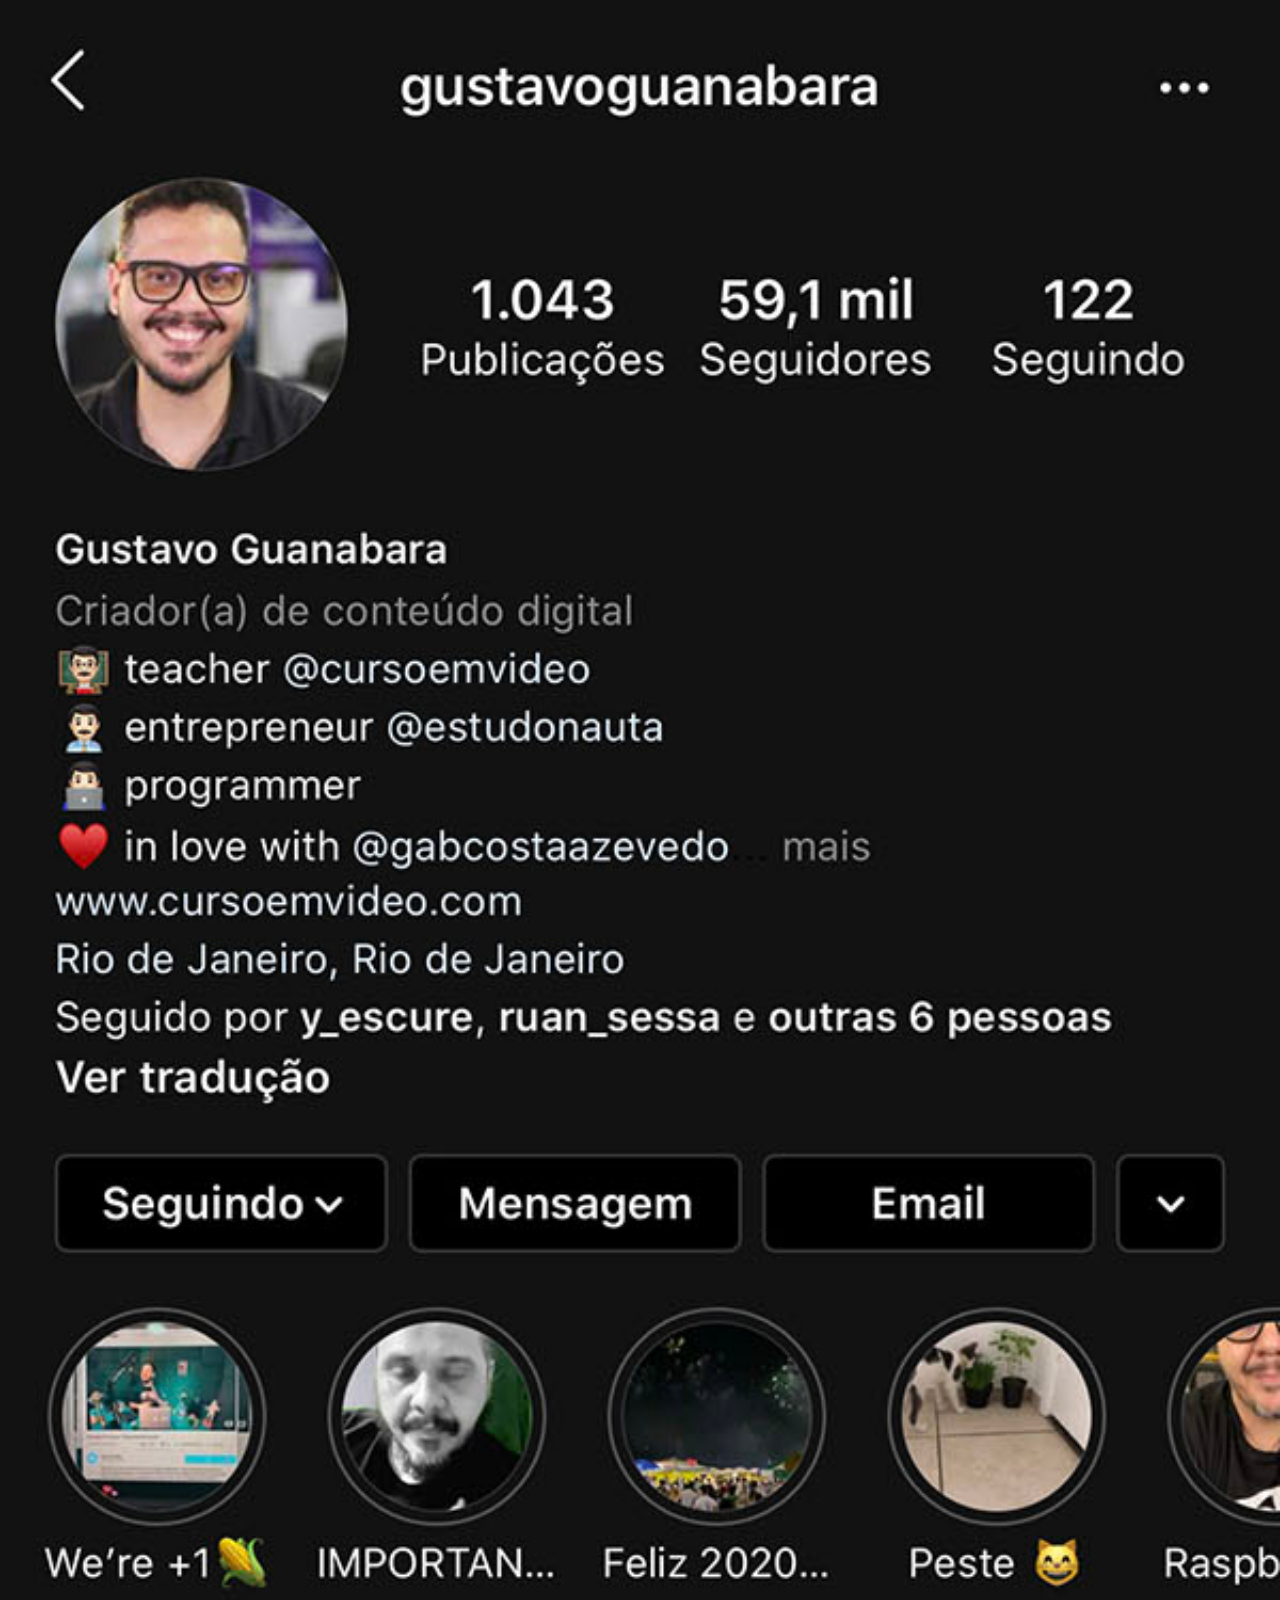
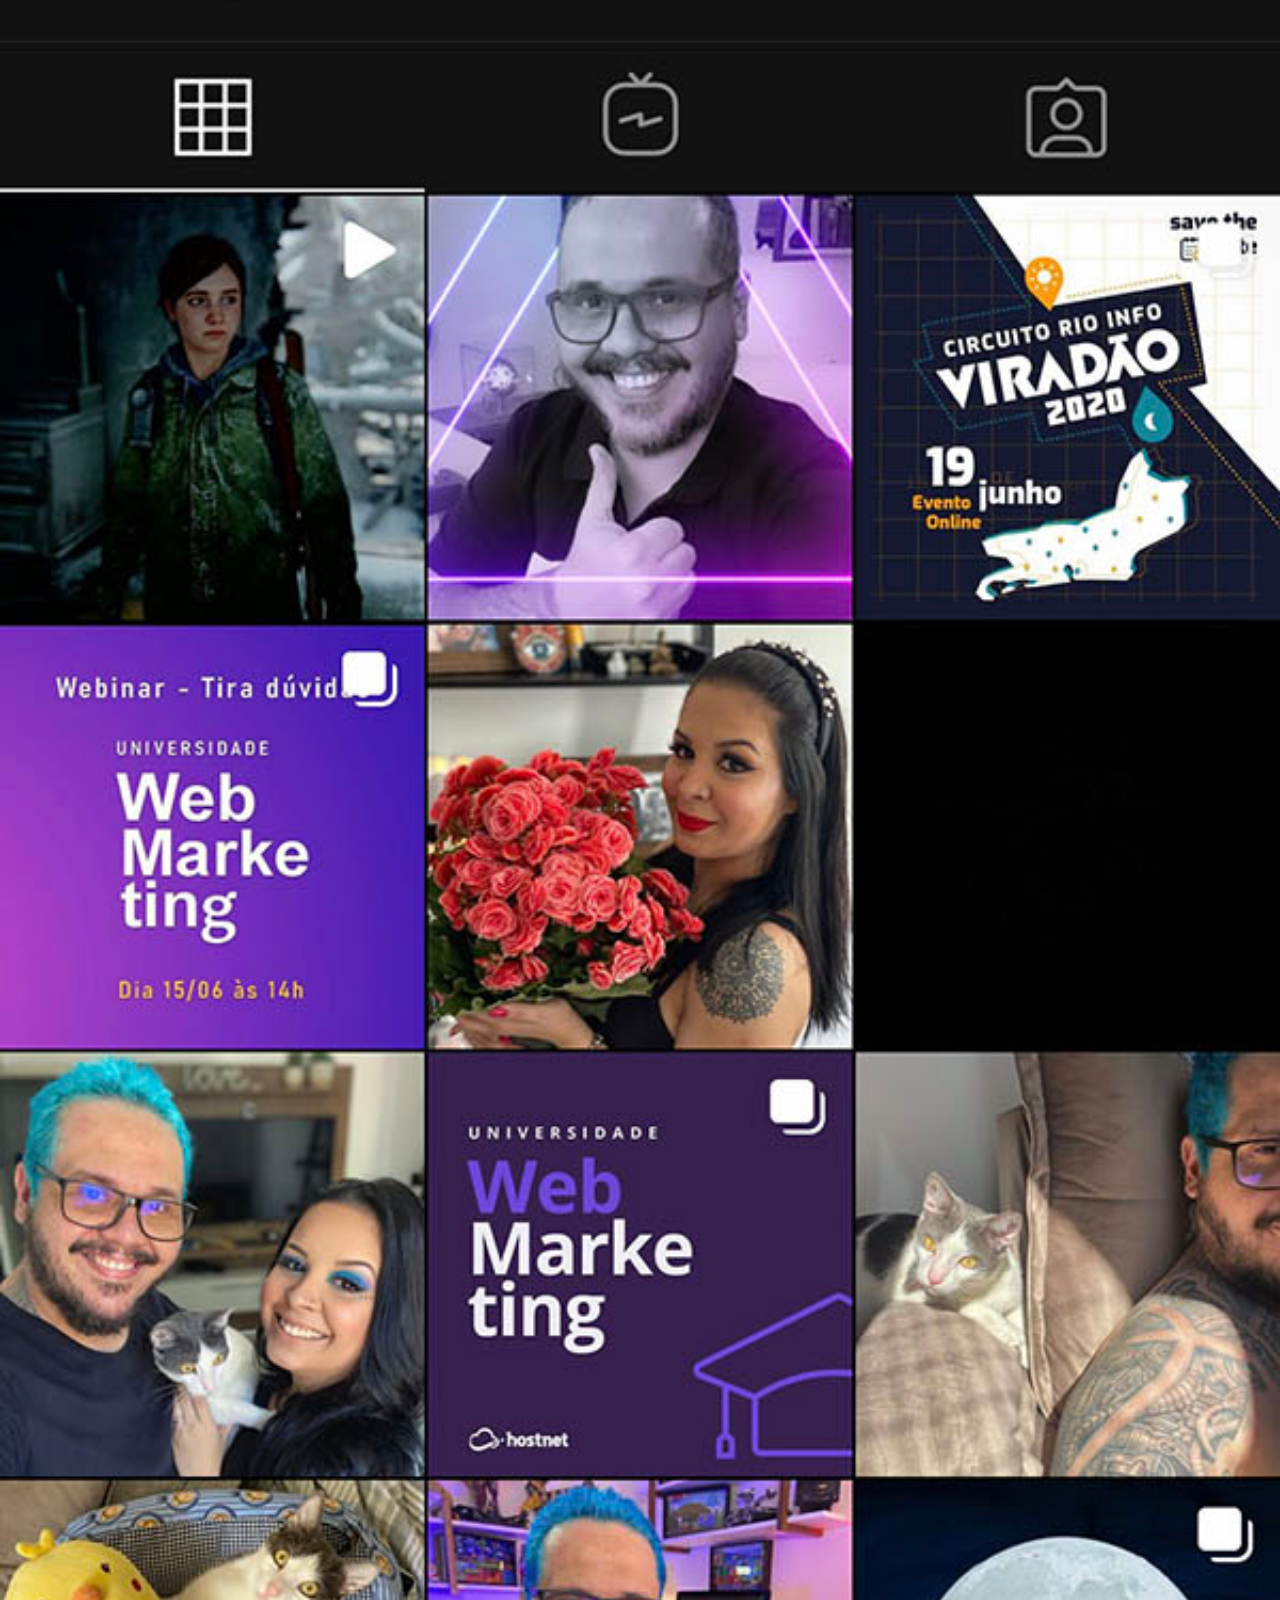
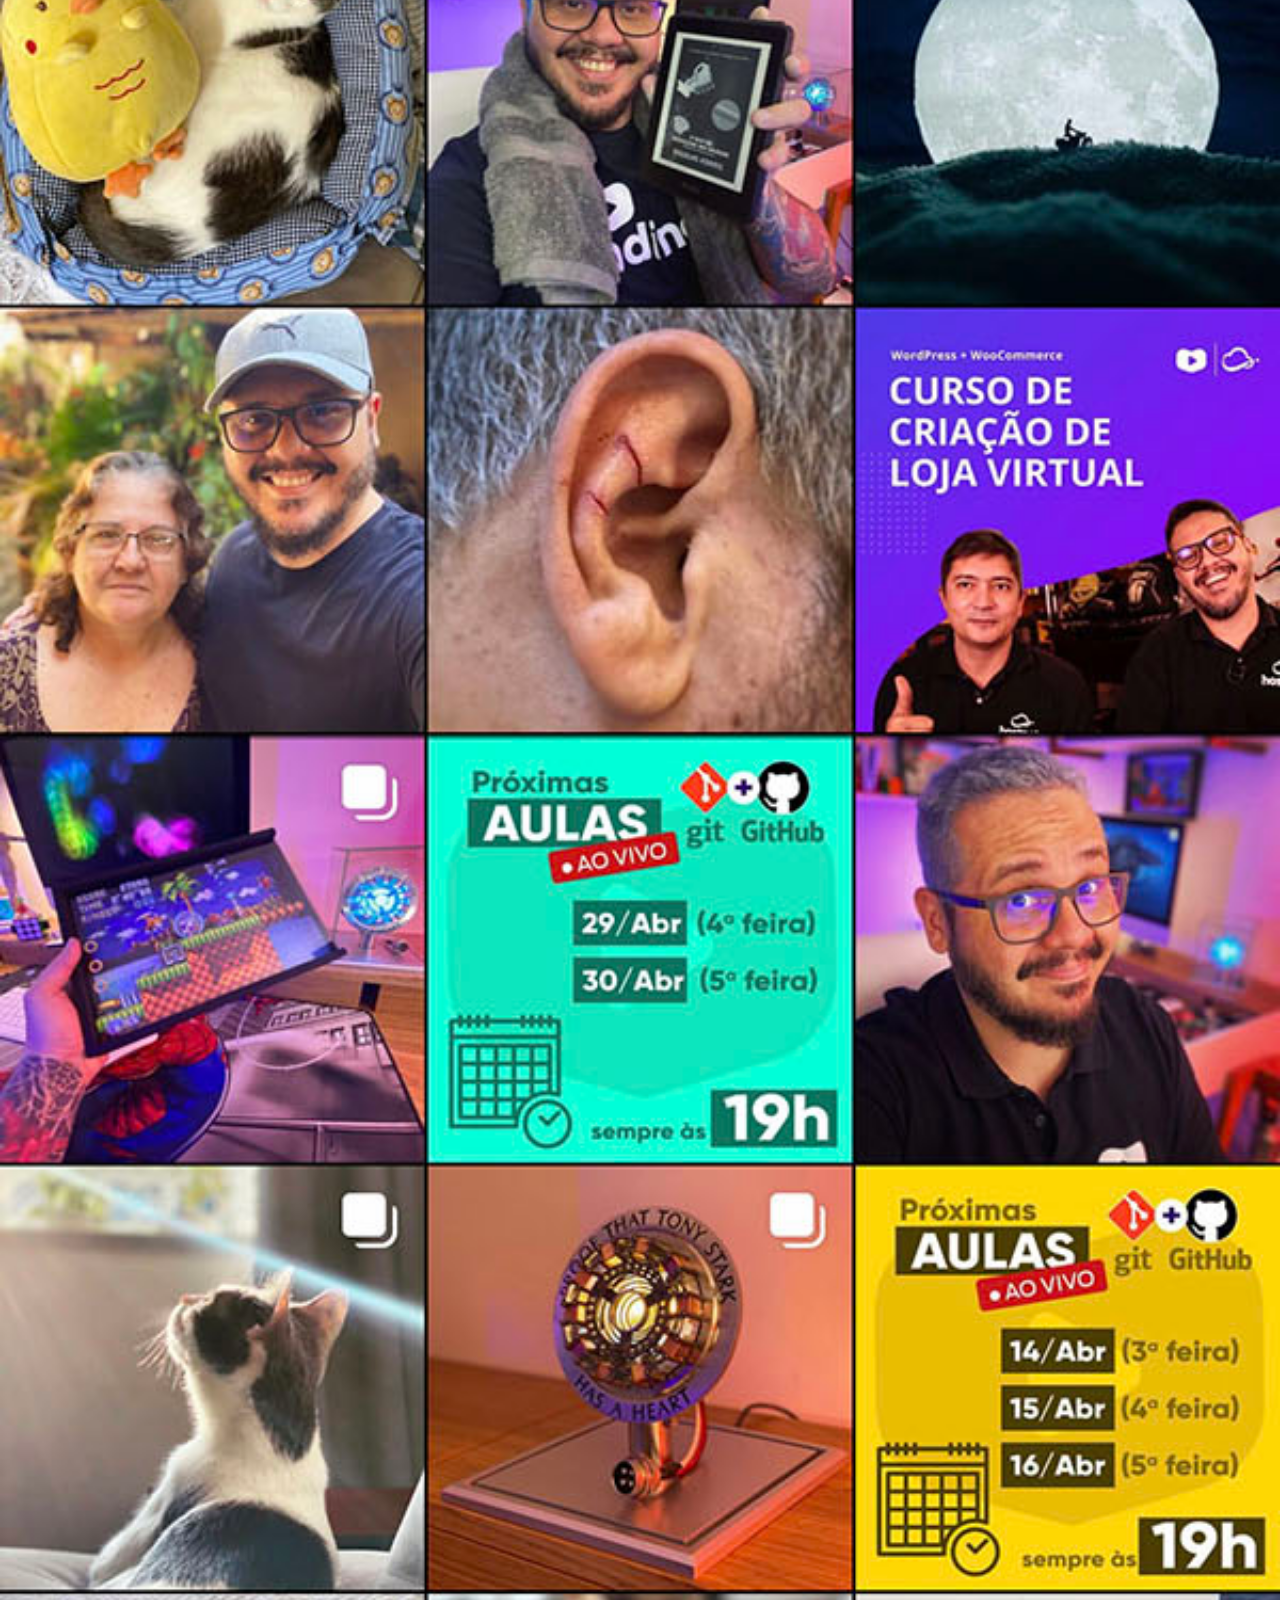
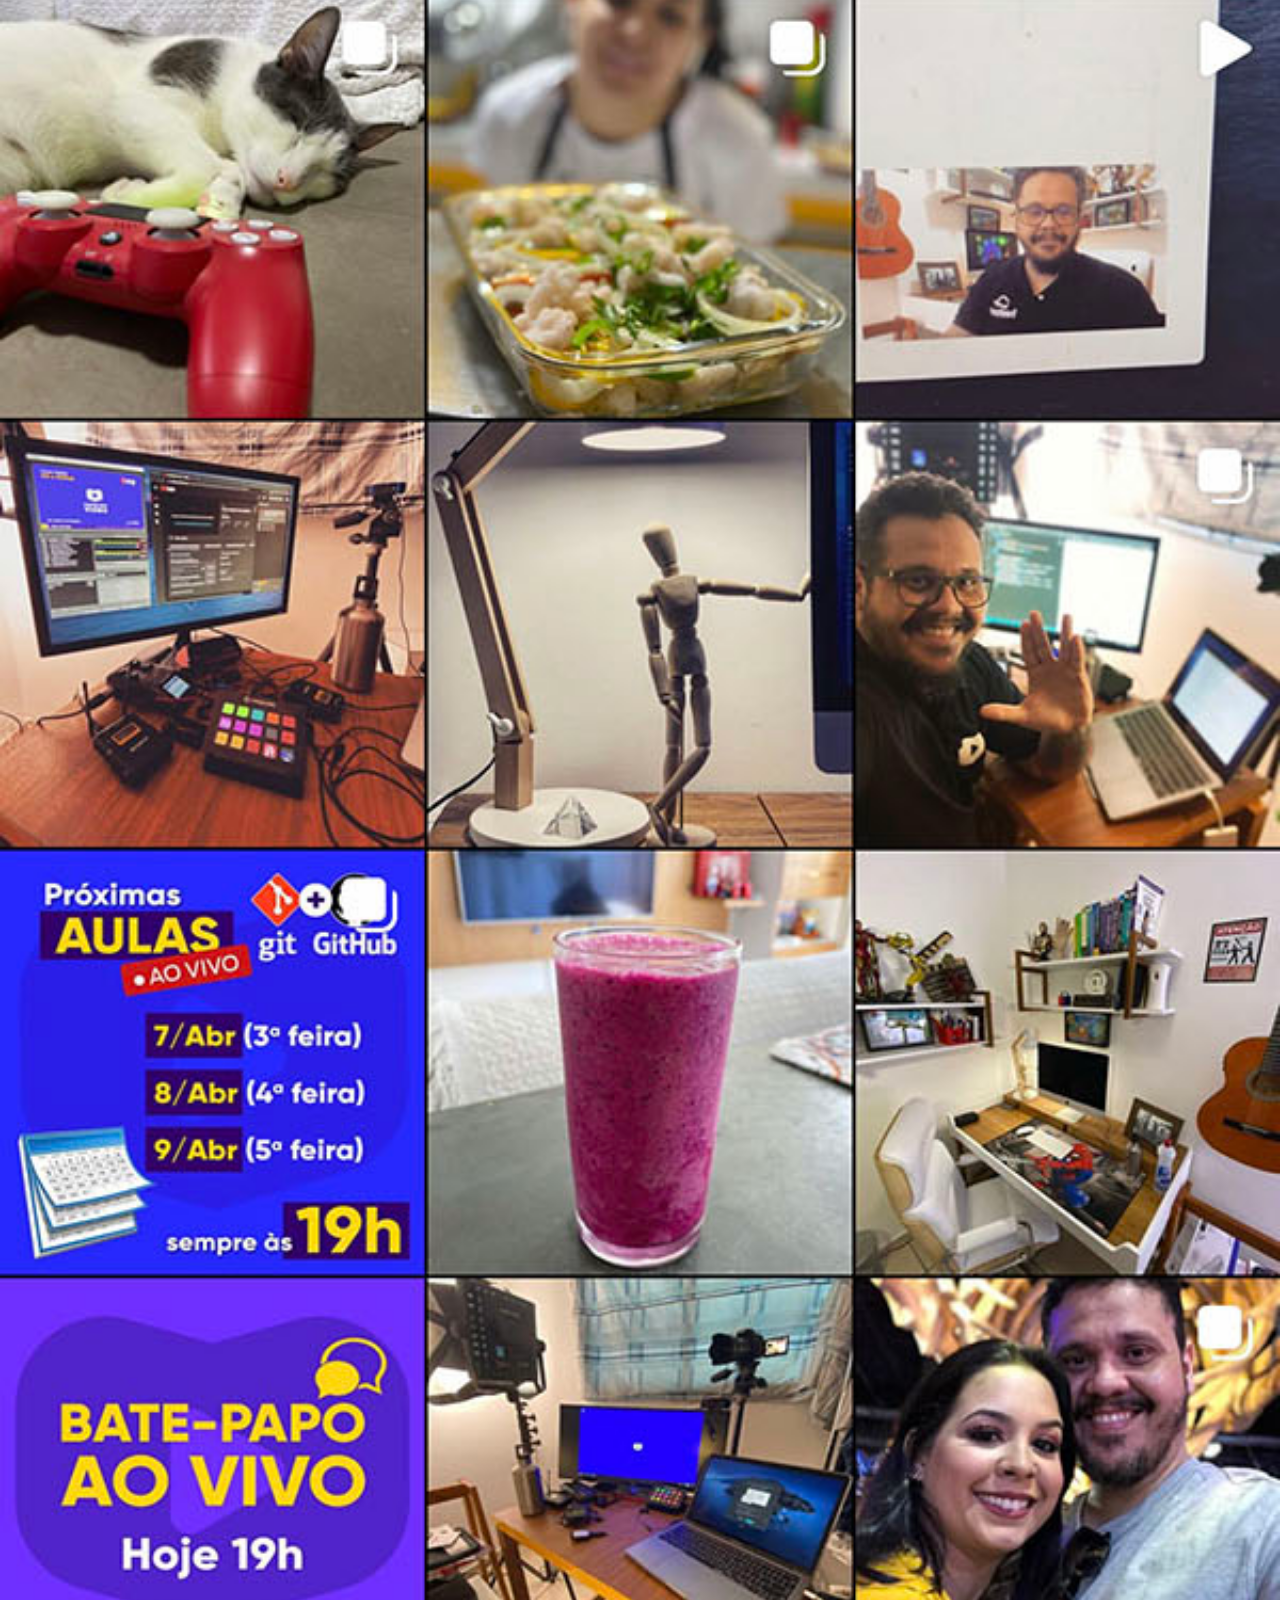
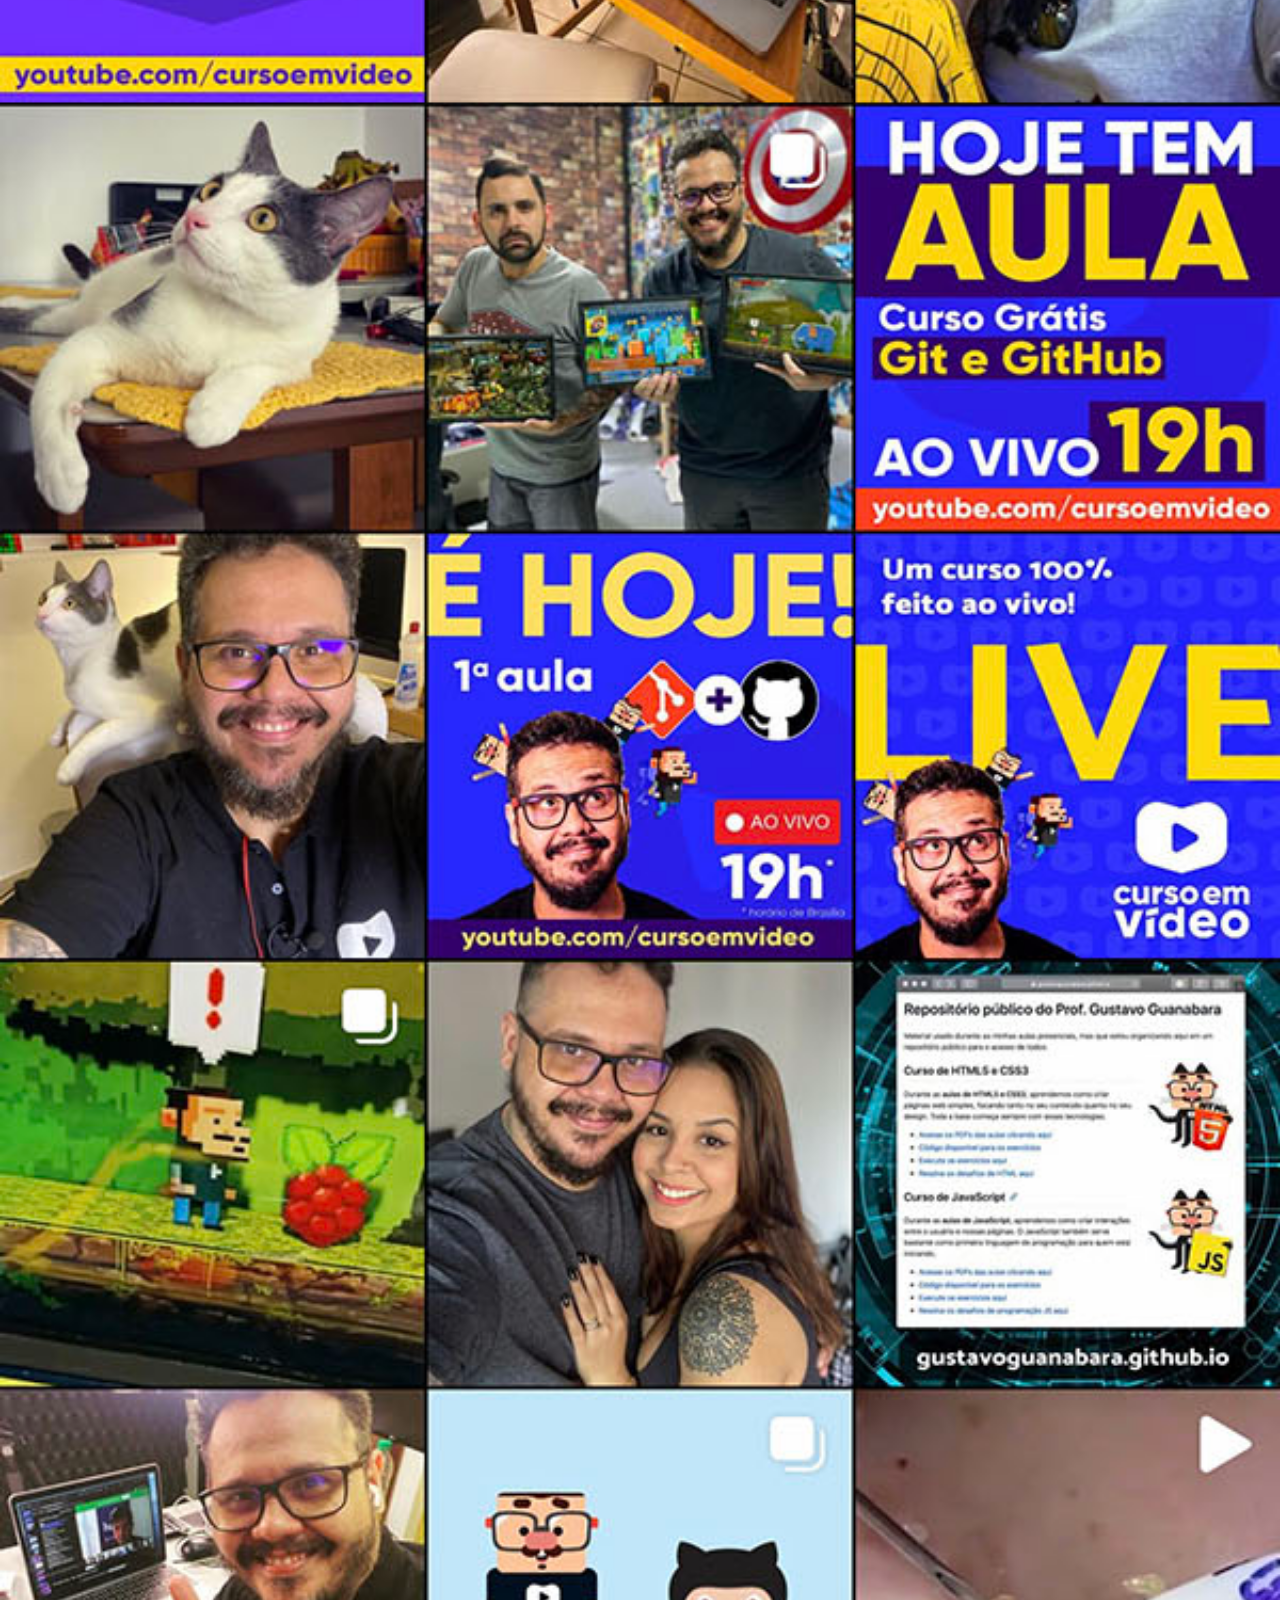
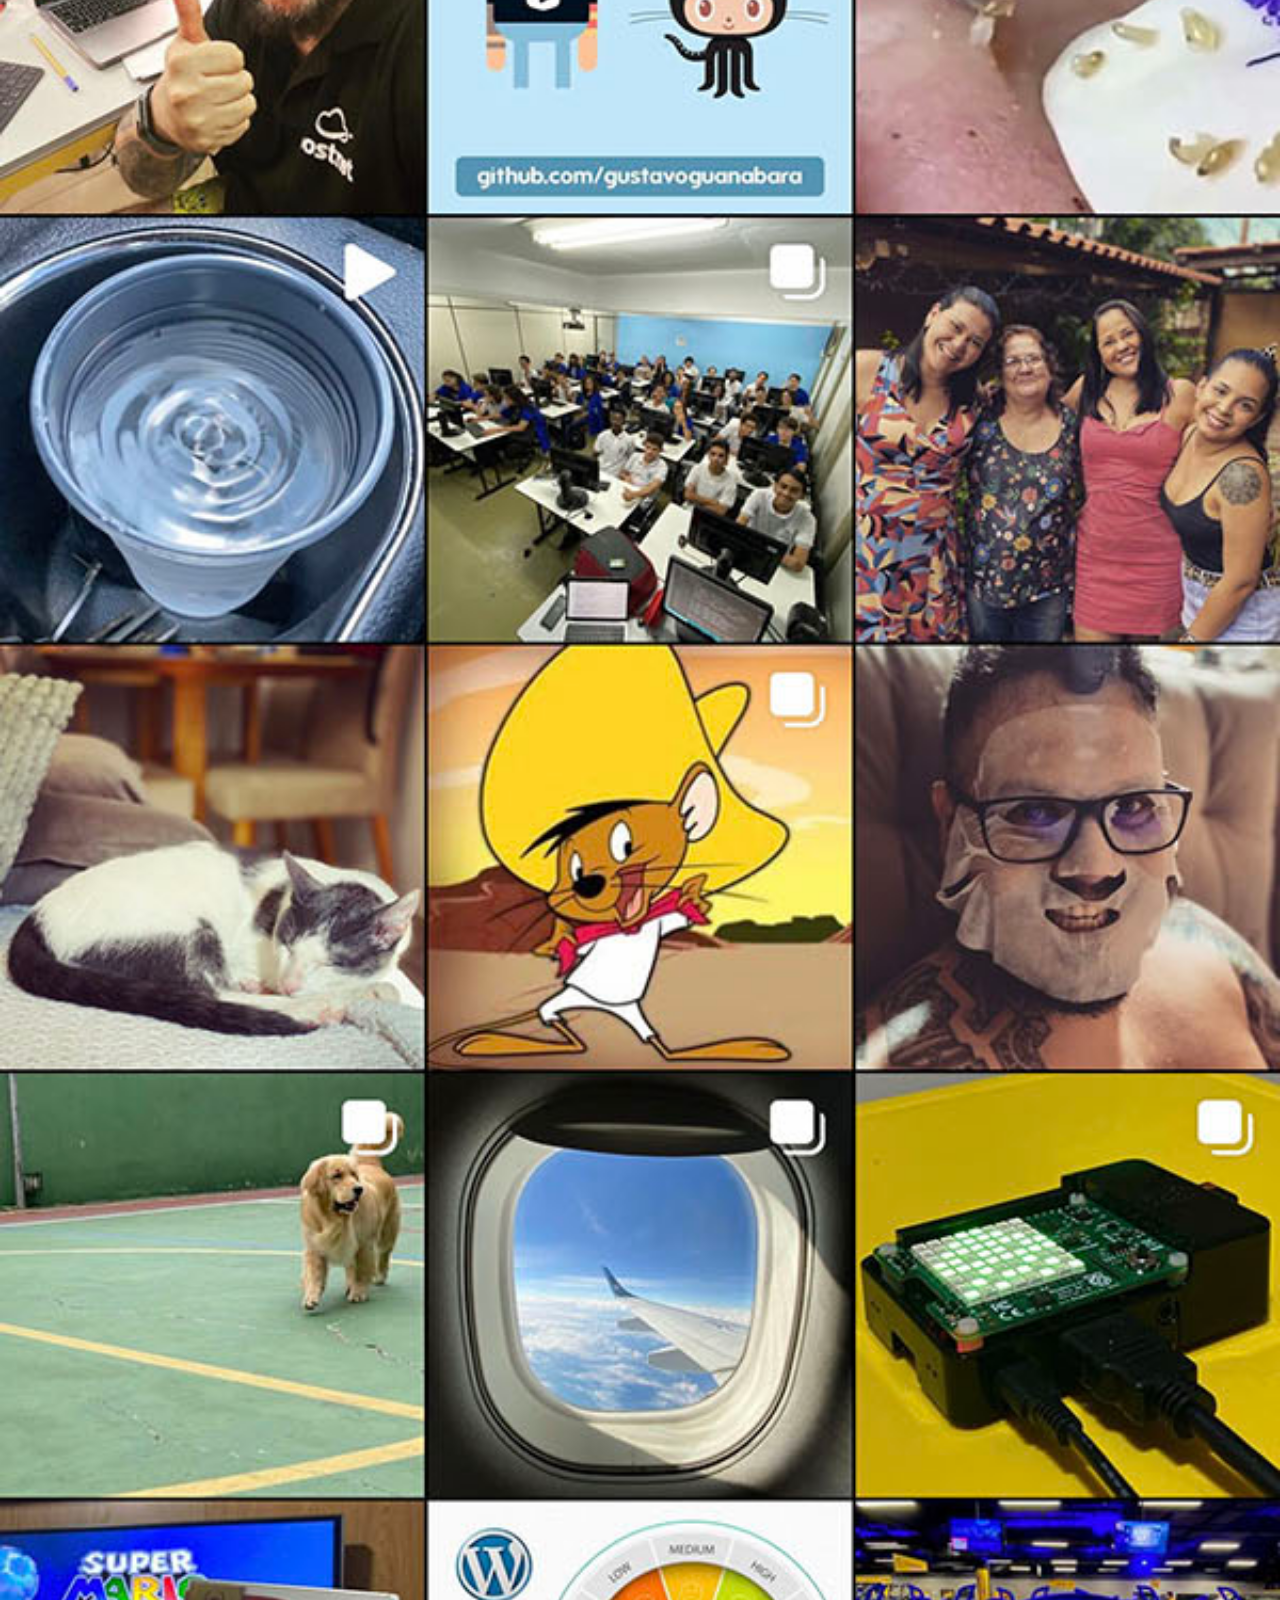
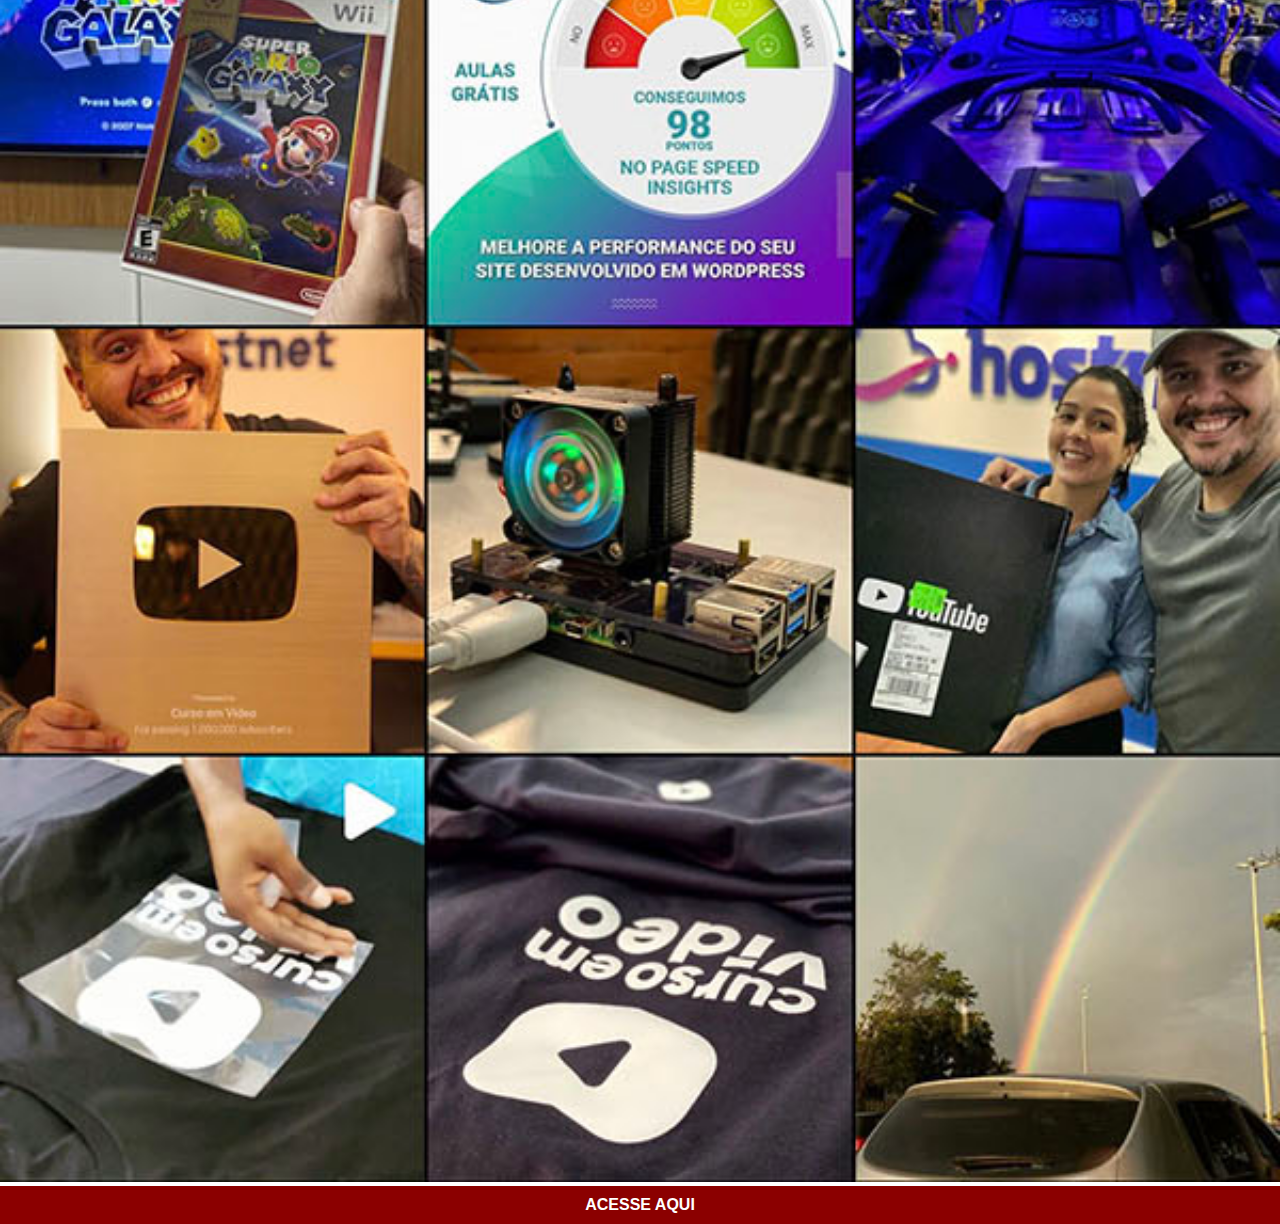
==== instagram.html @ 66ae13b7 "atualizei o projeto" ====
<!DOCTYPE html>
<html lang="pt-br">
<head>
    <meta charset="UTF-8">
    <meta http-equiv="X-UA-Compatible" content="IE=edge">
    <meta name="viewport" content="width=device-width, initial-scale=1.0">
    <title>INSTAGRAM HOMEPAGE</title>
    <link rel="stylesheet" href="estilos/social.css">
</head>
<body>
    <img src="imagens/tela-instagram.jpg" alt="INSTAGRAM">    
    <a href="https://www.instagram.com/gustavoguanabara/" target="_blank">ACESSE AQUI</a>
</body>
</html>
---- estilos/social.css ----
@charset "UTF-8";

* {
    margin: 0;
    padding: 0;
    font-family: Arial, Helvetica, sans-serif;
}

::-webkit-scrollbar {
    height: 0;
    width: 0;
}

img {
    width: 100vw;
}

a {
    display: block;
    padding: 10px;
    color: white;
    background-color: darkred;
    text-align: center;
    text-decoration: none;
    font-weight: bold;
}

a:hover {
    background-color: red;
}
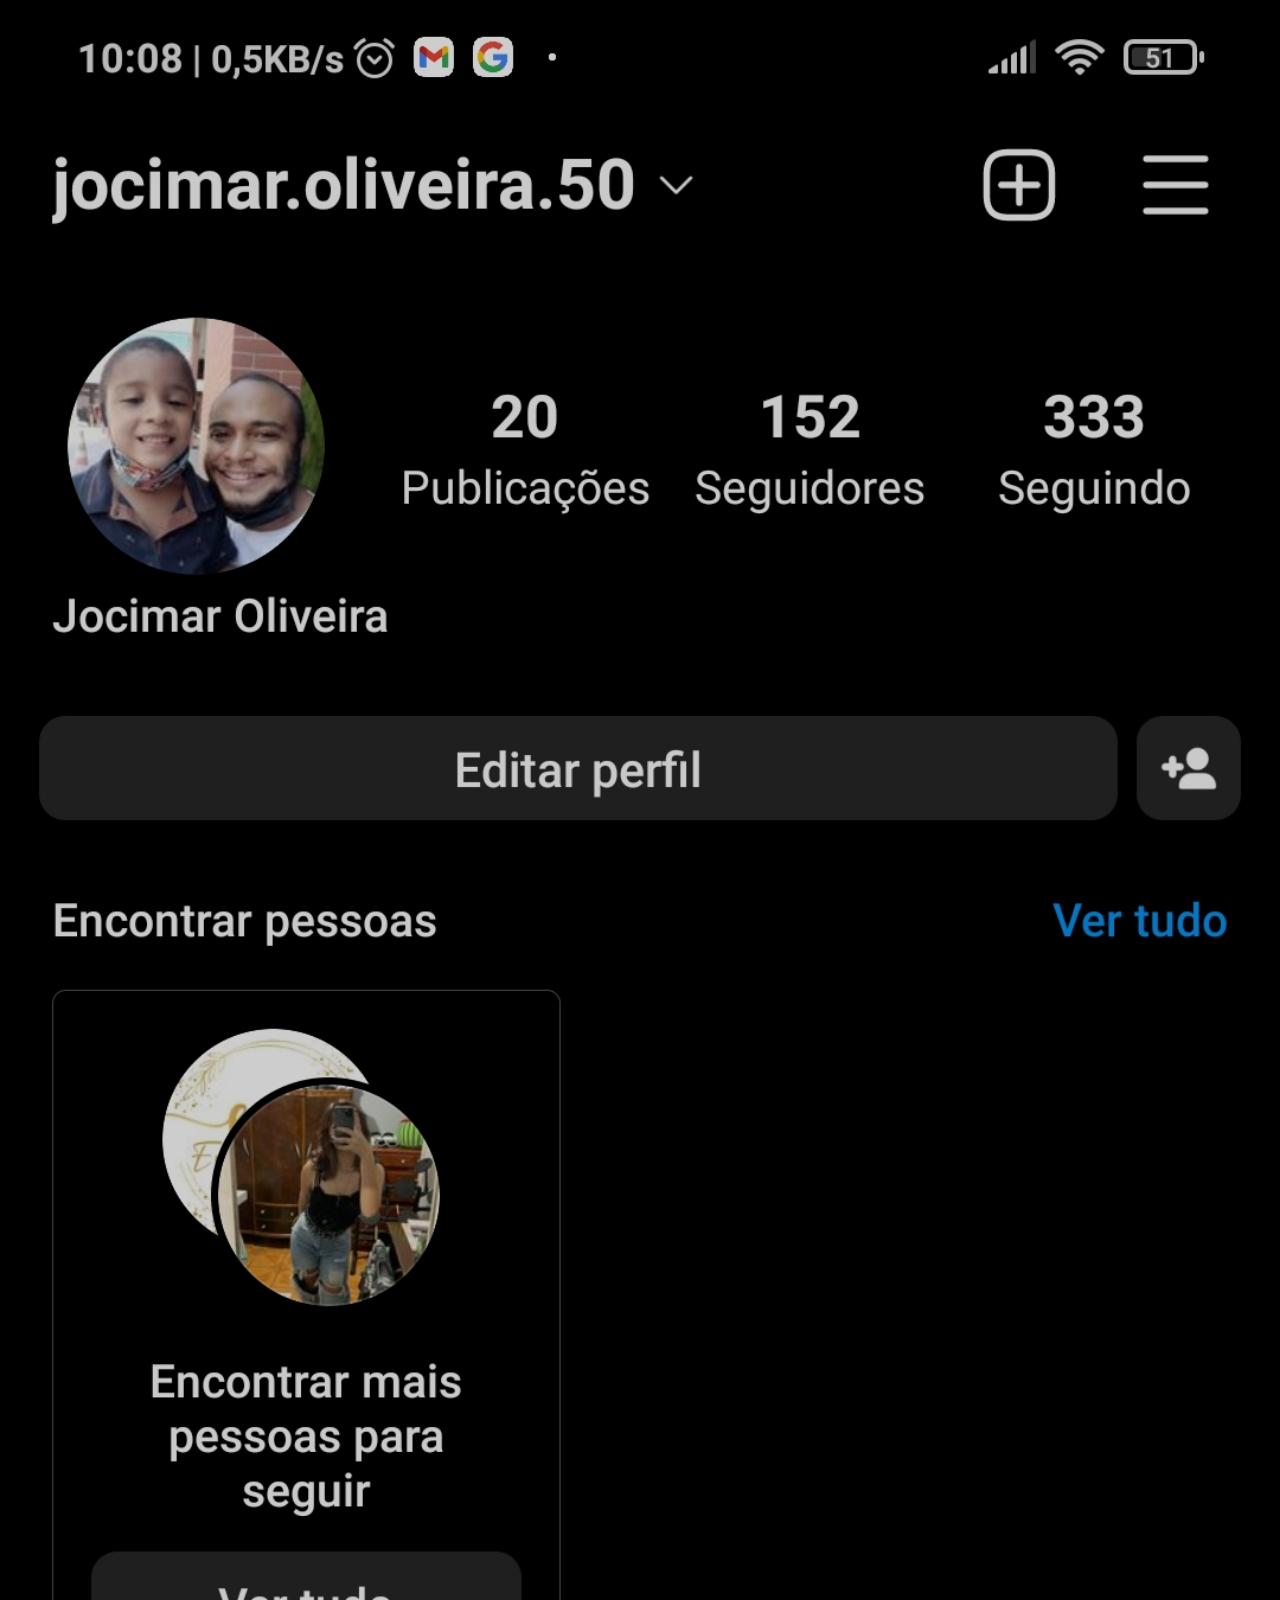
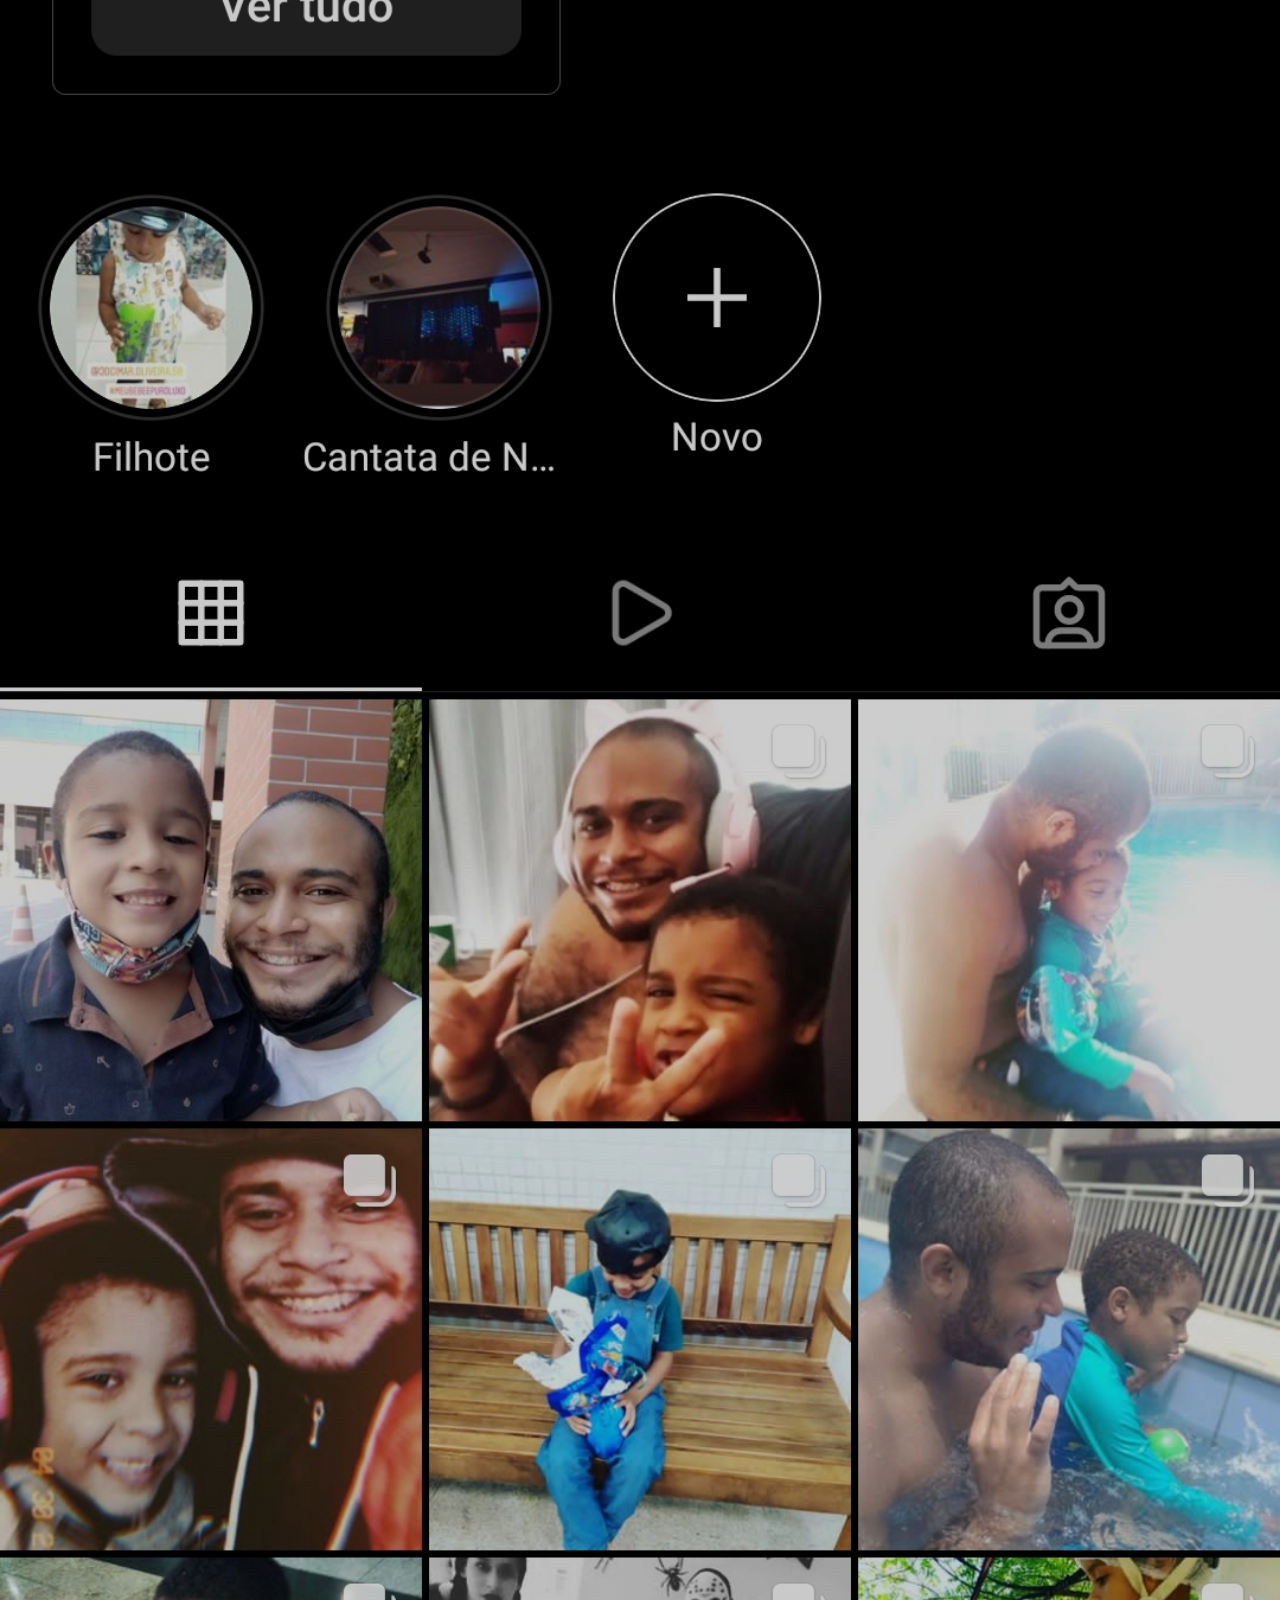
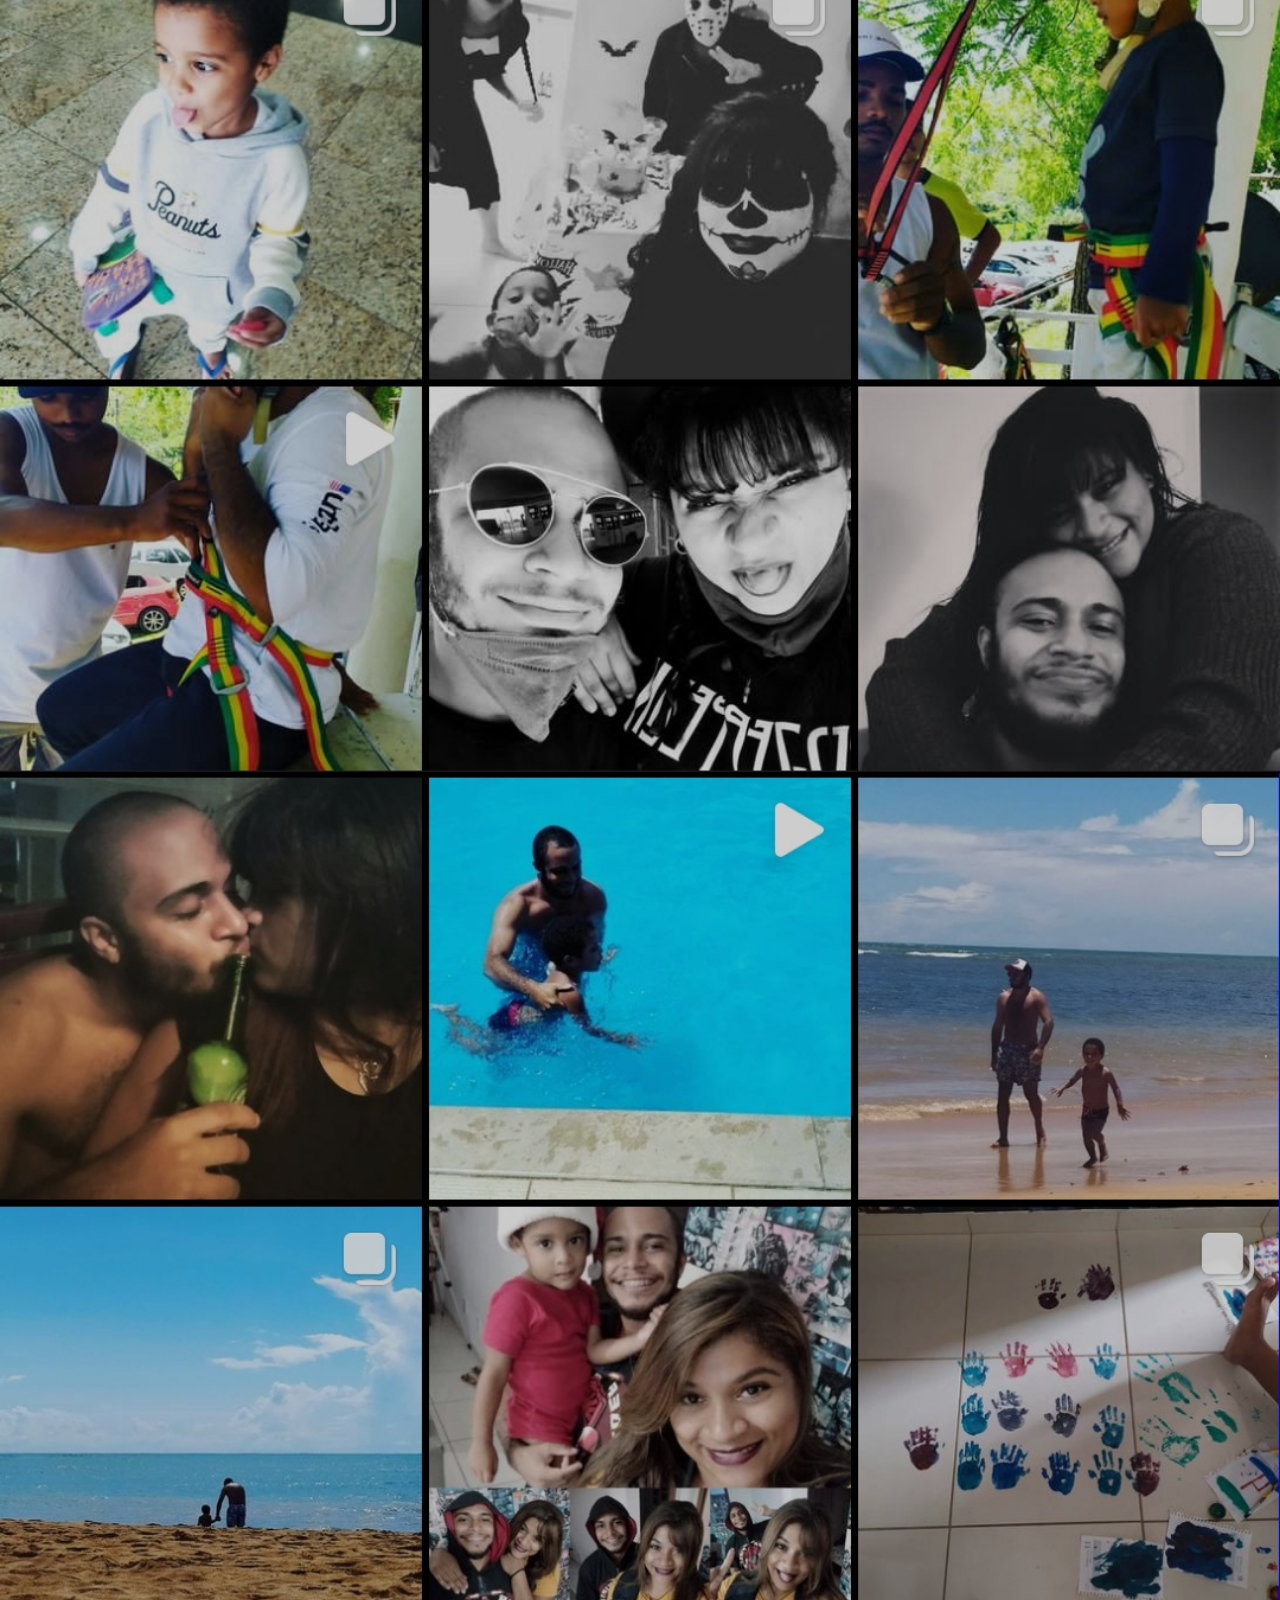
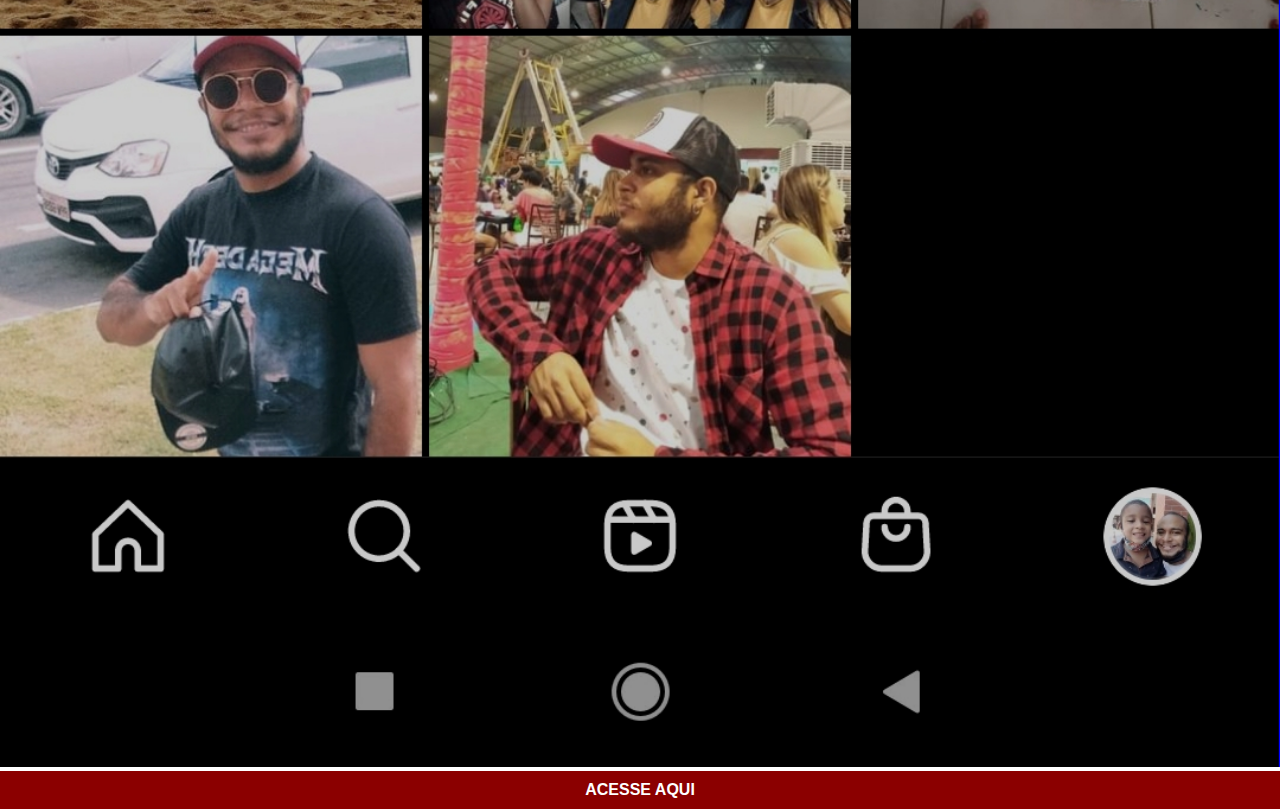
==== commit a32b4750: "atualizei as fotos" ====
--- a/instagram.html
+++ b/instagram.html
@@ -9,6 +9,6 @@
 </head>
 <body>
     <img src="imagens/tela-instagram.jpg" alt="INSTAGRAM">    
-    <a href="https://www.instagram.com/gustavoguanabara/" target="_blank">ACESSE AQUI</a>
+    <a href="https://www.instagram.com/jocimar.oliveira.50/" target="_blank">ACESSE AQUI</a>
 </body>
 </html>